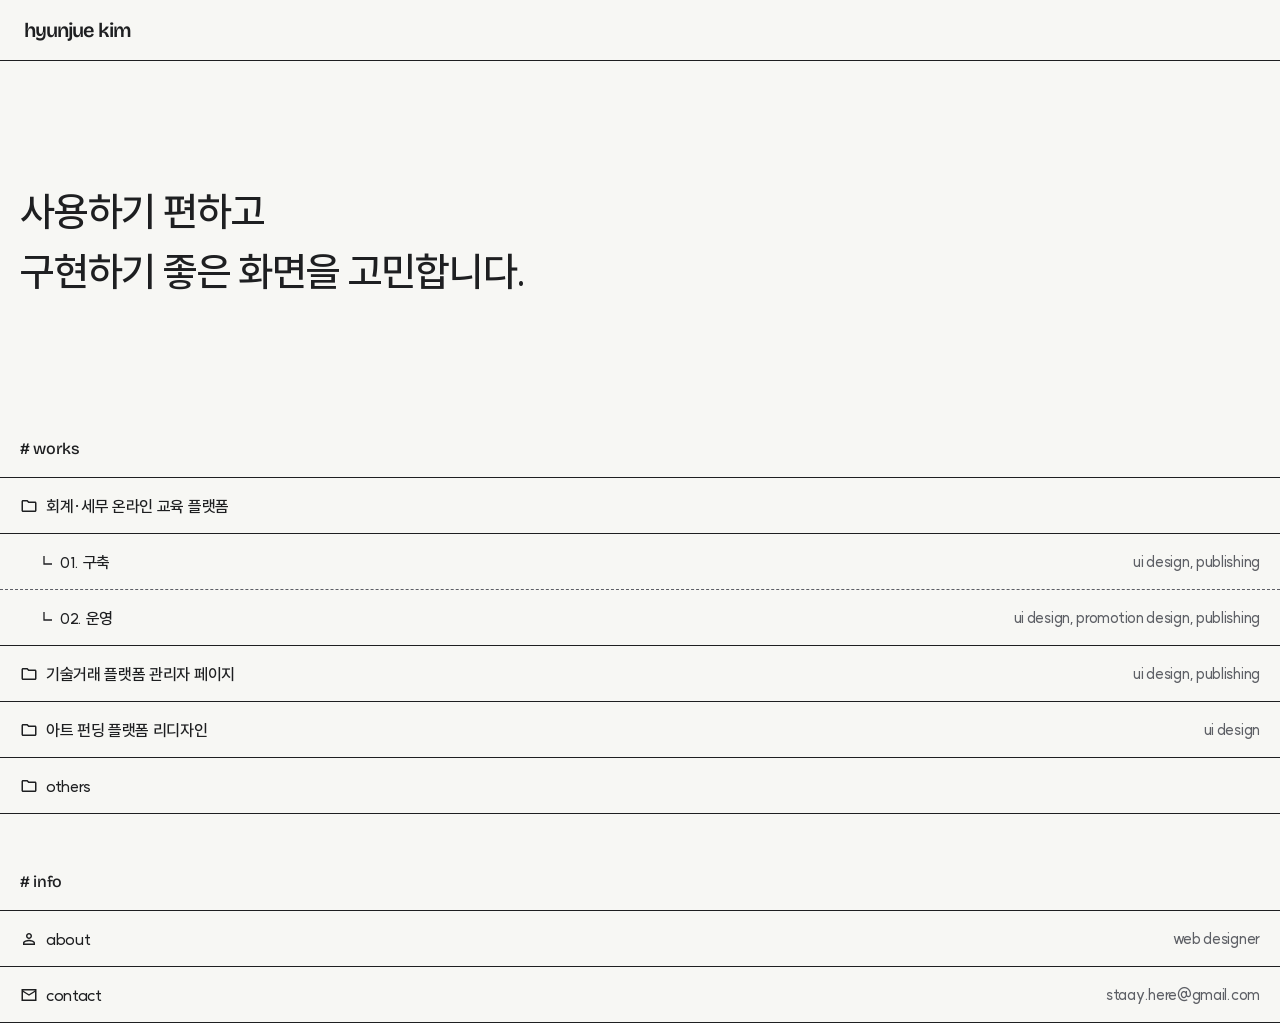
==== index.html @ 72d83c16 "메인화면 생성 - 공통 요소: gnb, footer(상세화면용), 메인 리스트(home-list, home-list-row) - 메인 화면: home-hero, about 모달(<" ====
<!doctype html>
<html lang="ko">
<head>
  <meta charset="utf-8">
  <meta name="viewport" content="width=device-width, initial-scale=1">
  <title>김현주 | UI design &amp; Publishing</title>
  <meta name="description" content="사용하기 편하고 구현하기 좋은 화면을 고민합니다. UI 디자인과 HTML/CSS 퍼블리싱을 같이 해온 웹 디자이너 포트폴리오입니다.">

  <meta property="og:type" content="website">
  <meta property="og:title" content="김현주 | UI design &amp; Publishing">
  <meta property="og:description" content="사용하기 편하고 구현하기 좋은 화면을 고민합니다. UI 디자인과 HTML/CSS 퍼블리싱을 같이 해온 웹 디자이너 포트폴리오입니다.">
  <meta property="og:image" content="images/common/og-image.jpg">
  <meta property="og:image:width" content="1200">
  <meta property="og:image:height" content="630">

  <link rel="icon" href="images/common/favicon.svg" type="image/svg+xml">
  <link rel="icon" href="images/common/favicon-32.png" type="image/png" sizes="32x32">
  <link rel="apple-touch-icon" href="images/common/apple-touch-icon.png">

  <link rel="stylesheet" href="css/fonts.css">
  <link rel="stylesheet" href="css/tokens.css">
  <link rel="stylesheet" href="css/style.css">
  <script src="js/main.js" defer></script>
</head>
<body>
  <header class="gnb">
    <div class="inner">
      <a class="logo-container t-brand-logo" href="index.html">hyunjue kim</a>
    </div>
  </header>

  <main class="main">
    <section class="home-hero">
      <h1 class="t-home-hero">사용하기 편하고<br>구현하기 좋은 화면을 고민합니다.</h1>
    </section>

    <div class="home-lists">
      <section class="home-list" aria-labelledby="home-list-works">
        <h2 class="home-list-heading t-home-list-heading" id="home-list-works"># works</h2>
        <ul role="list">
          <li class="home-item-group">
            <div class="home-list-row">
              <span class="title-container">
                <span class="icon icon--folder" aria-hidden="true"></span>
                <span class="title t-home-list-title">회계·세무 온라인 교육 플랫폼</span>
              </span>
            </div>
            <ul class="home-item-group-list" role="list">
              <li>
                <a class="home-list-row home-list-row--nested home-list-row--dashed" href="work/lms-build.html">
                  <span class="title-container">
                    <span class="icon icon--subdirectory-arrow" aria-hidden="true"></span>
                    <span class="title t-home-list-title">01. 구축</span>
                  </span>
                  <span class="meta-container">
                    <span class="meta t-home-list-meta">ui design, publishing</span>
                  </span>
                </a>
              </li>
              <li>
                <a class="home-list-row home-list-row--nested home-list-row--divider-none" href="work/lms-ops.html">
                  <span class="title-container">
                    <span class="icon icon--subdirectory-arrow" aria-hidden="true"></span>
                    <span class="title t-home-list-title">02. 운영</span>
                  </span>
                  <span class="meta-container">
                    <span class="meta t-home-list-meta">ui design, promotion design, publishing</span>
                  </span>
                </a>
              </li>
            </ul>
          </li>
          <li>
            <a class="home-list-row" href="work/ibtc-admin.html">
              <span class="title-container">
                <span class="icon icon--folder" aria-hidden="true"></span>
                <span class="title t-home-list-title">기술거래 플랫폼 관리자 페이지</span>
              </span>
              <span class="meta-container">
                <span class="meta t-home-list-meta">ui design, publishing</span>
              </span>
            </a>
          </li>
          <li>
            <a class="home-list-row" href="work/art-funding.html">
              <span class="title-container">
                <span class="icon icon--folder" aria-hidden="true"></span>
                <span class="title t-home-list-title">아트 펀딩 플랫폼 리디자인</span>
              </span>
              <span class="meta-container">
                <span class="meta t-home-list-meta">ui design</span>
              </span>
            </a>
          </li>
          <li>
            <a class="home-list-row" href="#">
              <span class="title-container">
                <span class="icon icon--folder" aria-hidden="true"></span>
                <span class="title t-home-list-title">others</span>
              </span>
            </a>
          </li>
        </ul>
      </section>

      <section class="home-list" aria-labelledby="home-list-info">
        <h2 class="home-list-heading t-home-list-heading" id="home-list-info"># info</h2>
        <ul role="list">
          <li>
            <button class="home-list-row" type="button" aria-haspopup="dialog" aria-controls="modal-about" data-modal-open="modal-about">
              <span class="title-container">
                <span class="icon icon--person-outline" aria-hidden="true"></span>
                <span class="title t-home-list-title">about</span>
              </span>
              <span class="meta-container">
                <span class="meta t-home-list-meta">web designer</span>
              </span>
            </button>
          </li>
          <li>
            <a class="home-list-row" href="mailto:staay.here@gmail.com" data-copy="staay.here@gmail.com">
              <span class="title-container">
                <span class="icon icon--mail-outline" aria-hidden="true"></span>
                <span class="title t-home-list-title">contact</span>
              </span>
              <span class="meta-container">
                <span class="meta meta--default t-home-list-meta">staay.here@gmail.com</span>
                <span class="meta meta--copied t-home-list-meta" aria-hidden="true">복사되었습니다!</span>
              </span>
            </a>
          </li>
        </ul>
      </section>
    </div>

    <p class="sr-only" id="copy-status" aria-live="polite"></p>
  </main>

  <dialog class="modal-about" id="modal-about" aria-labelledby="modal-about-title">
    <div class="modal-about-header">
      <h2 class="modal-about-title t-about-title" id="modal-about-title">about</h2>
      <div class="modal-about-actions">
        <button class="btn-close" type="button" aria-label="닫기" data-modal-close>
          <span class="icon icon--close" aria-hidden="true"></span>
        </button>
      </div>
    </div>
    <div class="modal-about-body">
      <p class="modal-about-intro t-body-default">UI 디자인과 HTML/CSS 퍼블리싱을 함께 해온 웹디자이너입니다. 회계·세무 이러닝 플랫폼의 구축부터 약 2년 반의 운영까지 담당하며, 화면을 직접 디자인하고 구현해 왔습니다.</p>
      <div class="modal-about-sections">
        <section class="about-section">
          <h3 class="t-about-heading">career</h3>
          <ul class="about-career-list" role="list">
            <li class="about-career-item">
              <p class="about-career-org">
                <span class="t-about-org">에딕스벤처스 (前 와이엔이테크)</span>
                <span class="about-career-period t-about-period">2022.10 - 2025.12</span>
              </p>
              <p class="about-career-desc t-body-default">이러닝 플랫폼 UI 디자인·퍼블리싱</p>
            </li>
            <li class="about-career-item">
              <p class="about-career-org">
                <span class="t-about-org">넥스인 테크놀로지</span>
                <span class="about-career-period t-about-period">2021.06 - 2022.10</span>
              </p>
              <p class="about-career-desc t-body-default">내부 서비스·외부 프로젝트 디자인·퍼블리싱</p>
            </li>
          </ul>
        </section>
        <section class="about-section">
          <h3 class="t-about-heading">skills</h3>
          <ul class="about-skill-list" role="list">
            <li class="t-body-default">Figma, Photoshop, Illustrator</li>
            <li class="t-body-default">HTML, CSS, SCSS, jQuery, JavaScript, Git</li>
          </ul>
        </section>
      </div>
    </div>
  </dialog>
</body>
</html>
---- css/fonts.css ----
/* ==========================================================================
   fonts.css — 로컬 폰트 (경로·파일명 대소문자 그대로 사용)
   ========================================================================== */

/* SUIT — 본문 */
@font-face {
  font-family: "SUIT";
  font-weight: 400;
  font-style: normal;
  font-display: swap;
  src: url("../fonts/SUIT/SUIT-Regular.ttf") format("truetype");
}
@font-face {
  font-family: "SUIT";
  font-weight: 500;
  font-style: normal;
  font-display: swap;
  src: url("../fonts/SUIT/SUIT-Medium.ttf") format("truetype");
}
@font-face {
  font-family: "SUIT";
  font-weight: 600;
  font-style: normal;
  font-display: swap;
  src: url("../fonts/SUIT/SUIT-SemiBold.ttf") format("truetype");
}

/* Bricolage Grotesque — eyebrow·브랜드·메인 리스트 제목 */
@font-face {
  font-family: "Bricolage Grotesque";
  font-weight: 400;
  font-style: normal;
  font-display: swap;
  src: url("../fonts/Bricolage-Grotesque/BricolageGrotesque-Regular.ttf") format("truetype");
}
@font-face {
  font-family: "Bricolage Grotesque";
  font-weight: 500;
  font-style: normal;
  font-display: swap;
  src: url("../fonts/Bricolage-Grotesque/BricolageGrotesque-Medium.ttf") format("truetype");
}
@font-face {
  font-family: "Bricolage Grotesque";
  font-weight: 600;
  font-style: normal;
  font-display: swap;
  src: url("../fonts/Bricolage-Grotesque/BricolageGrotesque-SemiBold.ttf") format("truetype");
}
---- css/tokens.css ----
/* ==========================================================================
   tokens.css — 웹 포트폴리오 디자인 토큰
   Figma "포트폴리오 > 웹 포트폴리오" 변수·텍스트 스타일 기준 (2026-11-16)
   - 이미지로 추출한 요소(코드창, 목업)에만 쓰인 값은 제외: code-palette, code/*, radius/*, code·label 텍스트 스타일
   - 1. primitive : 원본 값. 화면에서 직접 쓰지 않고 semantic에서 참조
   - 2. semantic  : 역할별 색상. 화면에서는 이 변수를 사용
   - 3. project   : 상세화면별 이미지 배경 (.prj--{폴더명})
   - 4. layout / typography : 데스크톱 기본값 + 모바일 덮어쓰기
   - 5. effect    : 그림자
   - 6. text styles : Figma 텍스트 스타일 → .t-{스타일명} 클래스
   ========================================================================== */

/* --------------------------------------------------------------------------
   1. primitive
   -------------------------------------------------------------------------- */
:root {
  /* neutral */
  --neutral-0: #ffffff;
  --neutral-100: #f4f5f7;
  --neutral-200: #eef0f3;
  --neutral-300: #dee0e5;
  --neutral-400: #c2c4ca;
  --neutral-500: #a2a4a9;
  --neutral-600: #7f8189;
  --neutral-700: #5d5f65;
  --neutral-800: #3b3d41;
  --neutral-900: #1e1f21;

  /* hue */
  --warm-50: #f7f7f4;
  --warm-800: #4a453f;
  --slate-100: #edf1f8;
  --slate-150: #e7e9ee;
  --slate-400: #8ea1c4;
  --slate-800: #343948;
  --lavender-200: #d9d9ea;
  --mint-100: #def1ea;
  --mint-200: #bfefdd;
  --black-alpha-30: rgba(0, 0, 0, 0.3);

  /* size */
  --size-4: 4px;
  --size-8: 8px;
  --size-12: 12px;
  --size-16: 16px;
  --size-20: 20px;
  --size-24: 24px;
  --size-28: 28px;
  --size-32: 32px;
  --size-40: 40px;
  --size-48: 48px;
  --size-60: 60px;
  --size-80: 80px;
  --size-120: 120px;
  --size-160: 160px;
  --size-full: 999px;

  /* font */
  --font-family-sans: "SUIT", sans-serif;
  --font-family-display: "Bricolage Grotesque", sans-serif;

  --font-size-13: 13px;
  --font-size-15: 15px;
  --font-size-16: 16px;
  --font-size-18: 18px;
  --font-size-20: 20px;
  --font-size-24: 24px;
  --font-size-32: 32px;
  --font-size-40: 40px;
}

/* --------------------------------------------------------------------------
   2. semantic
   -------------------------------------------------------------------------- */
:root {
  /* background */
  --color-bg-default: var(--neutral-0);
  --color-bg-page: var(--warm-50);
  --color-bg-subtle: var(--neutral-200);
  --color-bg-inverse: var(--neutral-900);
  --color-bg-accent: var(--mint-200);
  --color-bg-accent-subtle: var(--mint-100);
  --color-overlay-dim: var(--black-alpha-30);

  /* text */
  --color-text-primary: var(--neutral-900);
  --color-text-secondary: var(--neutral-800);
  --color-text-tertiary: var(--neutral-700);
  --color-text-eyebrow: var(--neutral-600);
  --color-text-inverse: var(--neutral-100);
  --color-text-inverse-secondary: var(--neutral-300);
  --color-text-inverse-tertiary: var(--neutral-400);
  --color-text-on-accent: var(--neutral-900);

  /* border */
  --color-border-default: var(--neutral-300);
  --color-border-divider: var(--neutral-700);
  --color-border-strong: var(--neutral-900);

  /* icon */
  --color-icon-default: var(--neutral-900);
  --color-icon-secondary: var(--neutral-800);
  --color-icon-tertiary: var(--neutral-500);
  --color-icon-inverse: var(--neutral-100);
  --color-icon-inverse-secondary: var(--neutral-300);

}

/* --------------------------------------------------------------------------
   3. project — 이미지 배경 (Figma project 컬렉션 모드)
   상세화면 최상위 요소에 클래스를 붙이면 그 안의 이미지 배경색이 바뀜
   예) <main class="prj prj--lms-ops">
   -------------------------------------------------------------------------- */
:root,
.prj--lms-build {
  --color-bg-media: var(--slate-100);
  --color-bg-media-strong: var(--slate-400);
}
.prj--lms-ops {
  --color-bg-media: var(--slate-150);
  --color-bg-media-strong: var(--slate-800);
}
.prj--ibtc-admin {
  --color-bg-media: var(--lavender-200);
  --color-bg-media-strong: var(--lavender-200);
}
.prj--art-funding {
  --color-bg-media: var(--warm-800);
  --color-bg-media-strong: var(--warm-800);
}

/* --------------------------------------------------------------------------
   4. layout / typography — 데스크톱 기본값
   -------------------------------------------------------------------------- */
:root {
  /* gap */
  --gap-section: var(--size-120);
  --gap-chapter: var(--size-160);
  --gap-chapter-content: var(--size-40);
  --gap-chapter-header: var(--size-8);
  --gap-section-content: var(--size-24);
  --gap-item-list: var(--size-20);
  --gap-caption: var(--size-12);
  --gap-card: var(--size-16);

  /* padding */
  --padding-inline: var(--size-20);
  --padding-links-top: var(--size-28);
  --padding-card-block: var(--size-48);
  --padding-card-inline: var(--size-40);

  /* font size (반응형) */
  --font-size-hero: var(--font-size-40);
  --font-size-heading-chapter: var(--font-size-32);
  --font-size-heading-section: var(--font-size-24);
  --font-size-heading-card: var(--font-size-20);
  --font-size-body-lead: var(--font-size-32);
  --font-size-eyebrow: var(--font-size-18);
}

/* 모바일 — 시안 폭 360px 기준. 분기점은 실제 레이아웃에 맞게 조정 */
@media (max-width: 767px) {
  :root {
    --gap-section: var(--size-60);
    --gap-chapter: var(--size-120);
    --gap-chapter-content: var(--size-24);
    --gap-chapter-header: var(--size-4);
    --gap-section-content: var(--size-20);
    --gap-item-list: var(--size-40);
    --gap-card: var(--size-8);

    --padding-links-top: var(--size-24);
    --padding-card-block: var(--size-28);
    --padding-card-inline: var(--size-28);

    --font-size-hero: var(--font-size-24);
    --font-size-heading-chapter: var(--font-size-24);
    --font-size-heading-section: var(--font-size-20);
    --font-size-heading-card: var(--font-size-16);
    --font-size-body-lead: var(--font-size-24);
    --font-size-eyebrow: var(--font-size-16);
  }
}

/* --------------------------------------------------------------------------
   5. effect
   -------------------------------------------------------------------------- */
:root {
  --shadow-modal: 0 0 30px rgba(4, 4, 4, 0.1);
}

/* --------------------------------------------------------------------------
   6. text styles — Figma 텍스트 스타일과 1:1
   Regular 400 / Medium 500 / SemiBold 600
   -------------------------------------------------------------------------- */

/* brand */
.t-brand-logo   { font-family: var(--font-family-display); font-weight: 600; font-size: var(--font-size-20); line-height: 1;   letter-spacing: -0.05em; }
.t-brand-footer { font-family: var(--font-family-display); font-weight: 400; font-size: var(--font-size-16); line-height: 1.5; letter-spacing: -0.05em; }

/* home */
.t-home-hero          { font-family: var(--font-family-sans);    font-weight: 500; font-size: var(--font-size-hero); line-height: 1.5; letter-spacing: -0.03em; }
.t-home-list-heading  { font-family: var(--font-family-display); font-weight: 500; font-size: var(--font-size-16);   line-height: 1.5; letter-spacing: -0.02em; }
.t-home-list-title    { font-family: var(--font-family-sans);    font-weight: 500; font-size: var(--font-size-16);   line-height: 1.5; letter-spacing: -0.02em; }
.t-home-list-meta     { font-family: var(--font-family-sans);    font-weight: 500; font-size: var(--font-size-15);   line-height: 1.5; letter-spacing: -0.02em; }

/* heading */
.t-eyebrow         { font-family: var(--font-family-display); font-weight: 500; font-size: var(--font-size-eyebrow);         line-height: 1.5; letter-spacing: -0.02em; }
.t-heading-chapter { font-family: var(--font-family-sans);    font-weight: 600; font-size: var(--font-size-heading-chapter); line-height: 1.5; letter-spacing: -0.03em; }
.t-heading-section { font-family: var(--font-family-sans);    font-weight: 600; font-size: var(--font-size-heading-section); line-height: 1.5; letter-spacing: -0.02em; }
.t-heading-card    { font-family: var(--font-family-sans);    font-weight: 600; font-size: var(--font-size-heading-card);    line-height: 1.5; letter-spacing: -0.02em; }

/* body */
.t-body-lead    { font-family: var(--font-family-sans); font-weight: 600; font-size: var(--font-size-body-lead); line-height: 1.5; letter-spacing: -0.03em; }
.t-body-default { font-family: var(--font-family-sans); font-weight: 400; font-size: var(--font-size-16);        line-height: 1.5; letter-spacing: -0.02em; }
.t-caption      { font-family: var(--font-family-sans); font-weight: 400; font-size: var(--font-size-16);        line-height: 1.5; letter-spacing: -0.02em; }
.t-button       { font-family: var(--font-family-sans); font-weight: 600; font-size: var(--font-size-15);        line-height: 1.5; letter-spacing: -0.02em; }

/* project */
.t-project-title { font-family: var(--font-family-sans); font-weight: 600; font-size: var(--font-size-20); line-height: 1.5; letter-spacing: -0.02em; }
.t-project-role  { font-family: var(--font-family-sans); font-weight: 500; font-size: var(--font-size-16); line-height: 1.5; letter-spacing: -0.02em; }

/* meta */
.t-meta-label   { font-family: var(--font-family-sans); font-weight: 600; font-size: var(--font-size-16); line-height: 1.5; letter-spacing: -0.02em; }
.t-meta-value   { font-family: var(--font-family-sans); font-weight: 500; font-size: var(--font-size-16); line-height: 1.5; letter-spacing: -0.02em; }
.t-meta-caption { font-family: var(--font-family-sans); font-weight: 500; font-size: var(--font-size-13); line-height: 1.5; letter-spacing: -0.02em; }

/* about modal */
.t-about-title   { font-family: var(--font-family-sans); font-weight: 600; font-size: var(--font-size-16); line-height: 1.5; letter-spacing: -0.02em; }
.t-about-heading { font-family: var(--font-family-sans); font-weight: 600; font-size: var(--font-size-16); line-height: 1.5; letter-spacing: -0.02em; }
.t-about-org     { font-family: var(--font-family-sans); font-weight: 500; font-size: var(--font-size-16); line-height: 1.5; letter-spacing: -0.02em; }
.t-about-period  { font-family: var(--font-family-sans); font-weight: 400; font-size: var(--font-size-15); line-height: 1.5; letter-spacing: -0.02em; }

/* --------------------------------------------------------------------------
   7. 공통 — 이미지 컨테이너 (1px border + 배경색 + 노이즈, 안에 투명 PNG)
   -------------------------------------------------------------------------- */
.prj-cover,
.prj-img-container {
  box-sizing: border-box; /* Figma stroke 안쪽 정렬과 동일 */
  border: 1px solid var(--color-border-default);
  background-color: var(--color-bg-media);
  background-image: url("../images/common/noise.svg");
  background-repeat: repeat;
}
.prj-img-container--strong {
  background-color: var(--color-bg-media-strong);
}
.prj-cover img,
.prj-img-container img {
  display: block;
  width: 100%;
  height: auto;
}
---- css/style.css ----
/* ==========================================================================
   style.css — 공통 레이아웃·컴포넌트
   값은 모두 tokens.css 변수 사용
   분기점: 1539px 이하(gnb·footer 모바일, main 세로선 없음) / 767px 이하(전체 모바일)
   ========================================================================== */

/* --------------------------------------------------------------------------
   1. 기본
   -------------------------------------------------------------------------- */
*,
*::before,
*::after {
  box-sizing: border-box;
}

html {
  -webkit-text-size-adjust: 100%;
}

body {
  margin: 0;
  min-height: 100vh;
  display: flex;
  flex-direction: column;
  background-color: var(--color-bg-page);
  color: var(--color-text-primary);
  font-family: var(--font-family-sans);
  -webkit-font-smoothing: antialiased;
  -moz-osx-font-smoothing: grayscale;
}

h1, h2, h3, h4, p, ul, ol, figure {
  margin: 0;
}

ul, ol {
  padding: 0;
  list-style: none;
}

a {
  color: inherit;
  text-decoration: none;
}

button {
  margin: 0;
  padding: 0;
  border: 0;
  background: none;
  color: inherit;
  font: inherit;
  letter-spacing: inherit;
  text-align: inherit;
  cursor: pointer;
}

img {
  display: block;
  max-width: 100%;
}

.sr-only {
  position: absolute;
  width: 1px;
  height: 1px;
  margin: -1px;
  padding: 0;
  overflow: hidden;
  clip: rect(0 0 0 0);
  white-space: nowrap;
  border: 0;
}

/* --------------------------------------------------------------------------
   2. 아이콘 — images/icons/*.svg를 mask로 사용, 색은 currentColor
   -------------------------------------------------------------------------- */
.icon {
  flex-shrink: 0;
  display: block;
  width: var(--size-16);
  height: var(--size-16);
  background-color: currentColor;
  -webkit-mask: var(--icon) center / 100% 100% no-repeat;
          mask: var(--icon) center / 100% 100% no-repeat;
}
.icon--arrow-back         { --icon: url("../images/icons/arrow-back.svg"); }
.icon--folder             { --icon: url("../images/icons/folder.svg"); }
.icon--subdirectory-arrow { --icon: url("../images/icons/subdirectory-arrow.svg"); }
.icon--person-outline     { --icon: url("../images/icons/person-outline.svg"); }
.icon--mail-outline       { --icon: url("../images/icons/mail-outline.svg"); }
.icon--close              { --icon: url("../images/icons/close.svg"); }

/* --------------------------------------------------------------------------
   3. gnb
   -------------------------------------------------------------------------- */
.gnb {
  border-bottom: 1px solid var(--color-border-strong);
  background-color: var(--color-bg-page);
}
.gnb .inner {
  display: flex;
  align-items: center;
  justify-content: space-between;
  max-width: 1540px;
  height: var(--size-60);
  margin-inline: auto;
  padding-inline: var(--padding-inline);
  border-inline: 1px solid var(--color-border-strong);
}
.gnb .logo-container {
  display: flex;
  align-items: center;
  padding-inline: var(--size-4);
  color: var(--color-text-primary);
  white-space: nowrap;
}

/* --------------------------------------------------------------------------
   4. footer (상세화면용)
   -------------------------------------------------------------------------- */
.footer {
  border-top: 1px solid var(--color-border-strong);
}
.footer .inner {
  display: flex;
  align-items: center;
  justify-content: flex-end;
  max-width: 1540px;
  height: var(--size-60);
  margin-inline: auto;
  padding-inline: var(--padding-inline);
  border-inline: 1px solid var(--color-border-strong);
}
.footer .copyright {
  color: var(--color-text-secondary);
  white-space: nowrap;
}

/* --------------------------------------------------------------------------
   5. main — 본문 1540px, 좌우 세로선은 화면 끝까지
   -------------------------------------------------------------------------- */
.main {
  flex: 1 0 auto;
  width: 100%;
  max-width: 1540px;
  margin-inline: auto;
  border-inline: 1px solid var(--color-border-strong);
}

/* --------------------------------------------------------------------------
   6. home-hero
   -------------------------------------------------------------------------- */
.home-hero {
  display: flex;
  align-items: center;
  padding: var(--size-120) var(--padding-inline);
  color: var(--color-text-primary);
}
.home-hero h1 {
  white-space: nowrap;
}

/* --------------------------------------------------------------------------
   7. 메인 리스트 — home-lists / home-list / home-list-heading / home-list-row
   -------------------------------------------------------------------------- */
.home-lists {
  display: flex;
  flex-direction: column;
  gap: var(--size-40);
}

.home-list-heading {
  display: flex;
  align-items: center;
  padding: var(--size-16) var(--padding-inline);
  border-bottom: 1px solid var(--color-border-strong);
  color: var(--color-text-primary);
}

/* 행: 구분선은 Figma처럼 행 높이 안쪽(stroke inside)에 그림 → ::after */
.home-list-row {
  position: relative;
  display: flex;
  align-items: center;
  gap: var(--size-8);
  width: 100%;
  padding: var(--size-16) var(--padding-inline);
  color: var(--color-text-primary);
}
.home-list-row::after {
  content: "";
  position: absolute;
  inset: auto 0 0 0;
  border-bottom: 1px solid var(--color-border-strong);
  pointer-events: none;
}
.home-list-row--dashed::after {
  border-bottom: 1px dashed var(--color-border-divider);
}
.home-list-row--divider-none::after {
  content: none;
}

.home-list-row .title-container {
  display: flex;
  flex: 1 0 0;
  align-items: center;
  gap: var(--size-8);
  min-width: 0;
}
.home-list-row .title-container .icon {
  width: var(--size-16);
  height: var(--size-16);
  color: var(--color-icon-default);
}
/* folder·person·mail: 18px 슬롯 (Figma 인스턴스 크기, tokens.css에 18 없음 — 확인 필요) */
.home-list-row .title-container .icon--folder,
.home-list-row .title-container .icon--person-outline,
.home-list-row .title-container .icon--mail-outline {
  width: 18px;
  height: 18px;
}
.home-list-row .title {
  white-space: nowrap;
}

.home-list-row .meta-container {
  display: flex;
  align-items: center;
  flex-shrink: 0;
  color: var(--color-text-tertiary);
}
.home-list-row .meta {
  white-space: nowrap;
}
.home-list-row .meta--copied {
  display: none;
}

/* nested: └ 아이콘 + 들여쓰기 */
.home-list-row--nested .title-container {
  gap: var(--size-4);
  padding-left: var(--padding-inline);
}

/* item-group: 그룹 제목 행 + 하위 행 묶음. 그룹 아래 실선 */
.home-item-group {
  position: relative;
}
.home-item-group::after {
  content: "";
  position: absolute;
  inset: auto 0 0 0;
  border-bottom: 1px solid var(--color-border-strong);
  pointer-events: none;
}

/* hover (Figma: While hovering · While pressing) */
@media (hover: hover) {
  .home-list-row:is(a, button):hover {
    background-color: var(--color-bg-accent);
  }
  .home-list-row:is(a, button):hover .title {
    color: var(--color-text-on-accent);
  }
}
.home-list-row:is(a, button):active {
  background-color: var(--color-bg-accent);
}
.home-list-row:is(a, button):active .title {
  color: var(--color-text-on-accent);
}

/* copied (contact 복사 완료) */
.home-list-row.is-copied {
  background-color: var(--color-bg-accent);
}
.home-list-row.is-copied .title {
  color: var(--color-text-on-accent);
}
.home-list-row.is-copied .meta--default {
  display: none;
}
.home-list-row.is-copied .meta--copied {
  display: inline;
}

/* --------------------------------------------------------------------------
   8. about 모달 — <dialog>
   -------------------------------------------------------------------------- */
html.is-modal-open {
  overflow: hidden;
}

.modal-about {
  width: 540px;
  max-width: calc(100% - var(--size-24));
  max-height: calc(100% - var(--size-24));
  margin: auto;
  padding: 0;
  overflow-y: auto;
  border: 0;
  outline: 1px solid var(--color-border-strong); /* Figma stroke inside → 크기에 포함 안 됨 */
  outline-offset: -1px;
  background-color: var(--color-bg-accent-subtle);
  box-shadow: var(--shadow-modal);
  color: var(--color-text-primary);
}
.modal-about::backdrop {
  background-color: var(--color-overlay-dim);
  -webkit-backdrop-filter: blur(10px);
          backdrop-filter: blur(10px);
}

.modal-about-header {
  position: relative;
  display: flex;
  align-items: center;
  justify-content: space-between;
  padding-block: var(--size-4);
}
.modal-about-header::after {
  content: "";
  position: absolute;
  inset: auto 0 0 0;
  border-bottom: 1px solid var(--color-border-strong);
  pointer-events: none;
}
.modal-about-title {
  padding-left: var(--size-24);
}
.modal-about-actions {
  display: flex;
  align-items: center;
  padding-right: var(--size-4);
}
.btn-close {
  display: flex;
  align-items: center;
  justify-content: center;
  width: 46px;
  height: 46px;
  color: var(--color-icon-default);
}
.btn-close .icon {
  width: var(--size-24);
  height: var(--size-24);
}

.modal-about-body {
  display: flex;
  flex-direction: column;
  gap: var(--size-48);
  padding: var(--size-40) var(--size-28);
}
.modal-about-sections {
  display: flex;
  flex-direction: column;
  gap: var(--size-28);
}
.about-section {
  display: flex;
  flex-direction: column;
  gap: var(--size-12);
}
.about-career-list {
  display: flex;
  flex-direction: column;
  gap: var(--size-12);
}
.about-career-item {
  display: flex;
  flex-direction: column;
  gap: var(--size-4);
}
.about-career-org {
  display: flex;
  align-items: center;
  gap: var(--size-8);
  white-space: nowrap;
}
.about-career-period,
.about-career-desc {
  color: var(--color-text-secondary);
}
.about-skill-list {
  display: flex;
  flex-direction: column;
  gap: var(--size-4);
}

/* --------------------------------------------------------------------------
   9. 1539px 이하 — gnb·footer 모바일 variant, main 세로선 없음
   -------------------------------------------------------------------------- */
@media (max-width: 1539px) {
  .gnb .inner,
  .footer .inner,
  .main {
    border-inline: 0;
  }
}

/* --------------------------------------------------------------------------
   10. 767px 이하 — 전체 모바일
   -------------------------------------------------------------------------- */
@media (max-width: 767px) {
  .home-hero {
    padding-block: var(--size-80);
  }

  /* 모바일 모달: 화면 아래에서 16px */
  .modal-about {
    margin: auto auto var(--size-16);
    max-height: calc(100% - var(--size-32));
  }
  .modal-about-title {
    padding-left: var(--size-20);
  }
  .modal-about-body {
    gap: var(--size-32);
    padding: var(--size-24) var(--size-20);
  }
  .about-section {
    gap: var(--size-8);
  }
  .about-career-org {
    flex-direction: column;
    align-items: flex-start;
    gap: 0;
  }

  .home-list-row {
    flex-direction: column;
    align-items: flex-start;
    gap: var(--size-4);
  }
  .home-list-row .title-container {
    flex: none;
    flex-direction: column;
    align-items: flex-start;
    gap: var(--size-4);
    width: 100%;
  }
  .home-list-row .meta-container {
    width: 100%;
  }

  .home-list-row--nested .title-container {
    flex-direction: row;
    align-items: center;
    padding-left: 0;
  }
  .home-list-row--nested .meta-container {
    padding-left: var(--padding-inline);
  }
}
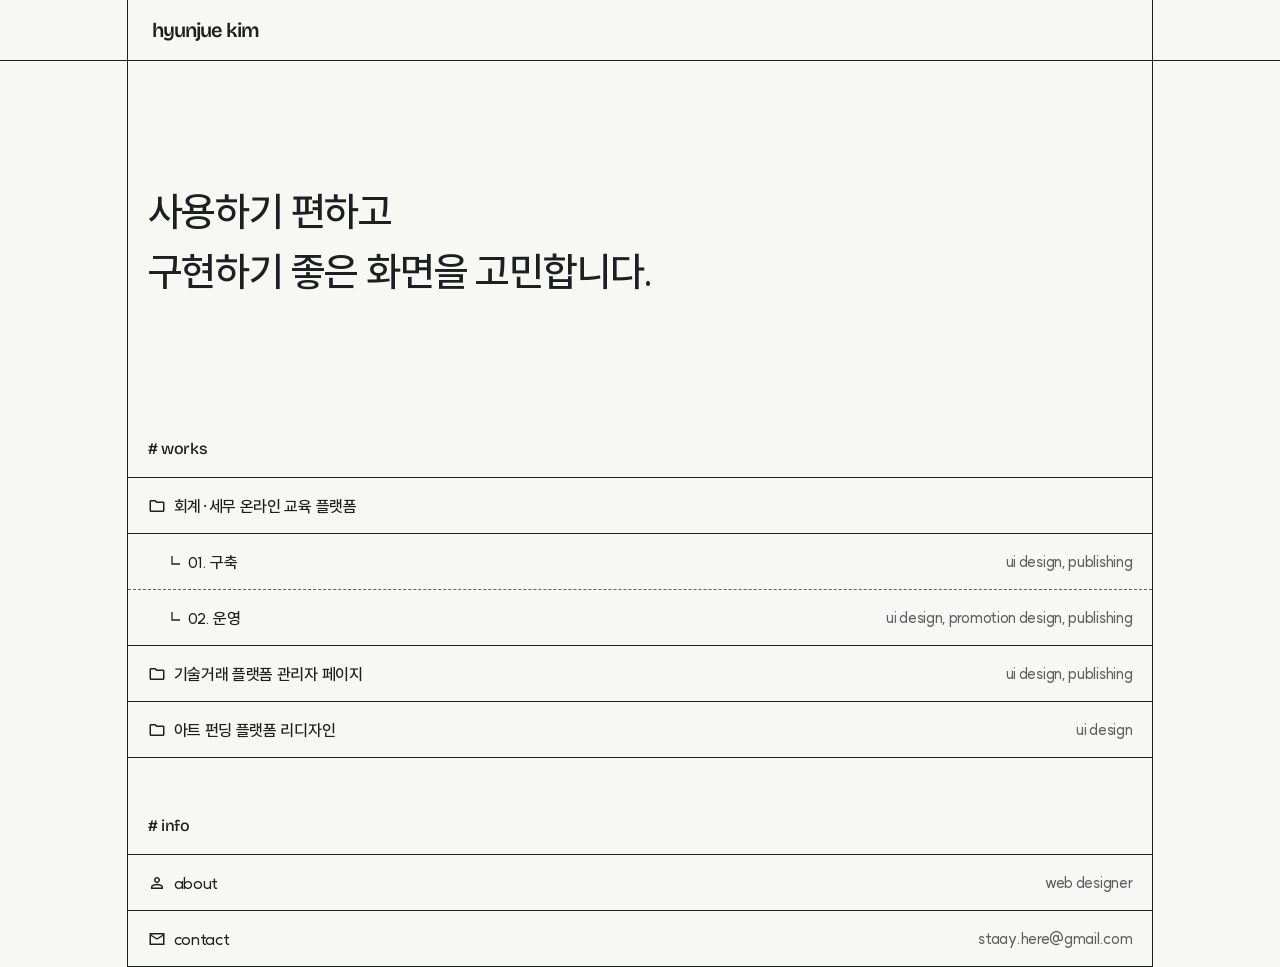
==== commit 39596922: "메인 others 행 주석 처리 Co-Authored-By: Claude Opus 5.5 <noreply@anthropic.com>" ====
--- a/index.html
+++ b/index.html
@@ -92,6 +92,7 @@
               </span>
             </a>
           </li>
+          <!-- others: 페이지 완성 후 주석 해제 (href도 함께 연결)
           <li>
             <a class="home-list-row" href="#">
               <span class="title-container">
@@ -100,6 +101,7 @@
               </span>
             </a>
           </li>
+          -->
         </ul>
       </section>
 
--- a/css/tokens.css
+++ b/css/tokens.css
@@ -159,7 +159,7 @@
 }
 
 /* 모바일 — 시안 폭 360px 기준. 분기점은 실제 레이아웃에 맞게 조정 */
-@media (max-width: 767px) {
+@media (max-width: 1119px) {
   :root {
     --gap-section: var(--size-60);
     --gap-chapter: var(--size-120);
--- a/css/style.css
+++ b/css/style.css
@@ -1,7 +1,7 @@
 /* ==========================================================================
    style.css — 공통 레이아웃·컴포넌트
    값은 모두 tokens.css 변수 사용
-   분기점: 1539px 이하(gnb·footer 모바일, main 세로선 없음) / 767px 이하(전체 모바일)
+   분기점: 1199px 이하(gnb·footer 모바일, main 좌우 여백·세로선 없음) / 1119px 이하(전체 모바일)
    ========================================================================== */
 
 /* --------------------------------------------------------------------------
@@ -25,6 +25,8 @@
   background-color: var(--color-bg-page);
   color: var(--color-text-primary);
   font-family: var(--font-family-sans);
+  word-break: keep-all; /* 한글을 단어 단위로 줄바꿈 */
+  overflow-wrap: break-word; /* 긴 영문·URL은 넘치지 않게 */
   -webkit-font-smoothing: antialiased;
   -moz-osx-font-smoothing: grayscale;
 }
@@ -90,6 +92,7 @@
 .icon--person-outline     { --icon: url("../images/icons/person-outline.svg"); }
 .icon--mail-outline       { --icon: url("../images/icons/mail-outline.svg"); }
 .icon--close              { --icon: url("../images/icons/close.svg"); }
+.icon--north-east         { --icon: url("../images/icons/north-east.svg"); }
 
 /* --------------------------------------------------------------------------
    3. gnb
@@ -102,7 +105,7 @@
   display: flex;
   align-items: center;
   justify-content: space-between;
-  max-width: 1540px;
+  width: var(--layout-inner-width);
   height: var(--size-60);
   margin-inline: auto;
   padding-inline: var(--padding-inline);
@@ -126,7 +129,7 @@
   display: flex;
   align-items: center;
   justify-content: flex-end;
-  max-width: 1540px;
+  width: var(--layout-inner-width);
   height: var(--size-60);
   margin-inline: auto;
   padding-inline: var(--padding-inline);
@@ -140,10 +143,14 @@
 /* --------------------------------------------------------------------------
    5. main — 본문 1540px, 좌우 세로선은 화면 끝까지
    -------------------------------------------------------------------------- */
+/* gnb·footer inner, main, prj-info 공통 폭
+   시안(1920px 화면에 본문 1540px)의 비율을 유지해 좁아질수록 좌우 여백도 함께 줄어듦 */
+:root {
+  --layout-inner-width: min(1540px, 100% * 1540 / 1920);
+}
 .main {
   flex: 1 0 auto;
-  width: 100%;
-  max-width: 1540px;
+  width: var(--layout-inner-width);
   margin-inline: auto;
   border-inline: 1px solid var(--color-border-strong);
 }
@@ -156,9 +163,6 @@
   align-items: center;
   padding: var(--size-120) var(--padding-inline);
   color: var(--color-text-primary);
-}
-.home-hero h1 {
-  white-space: nowrap;
 }
 
 /* --------------------------------------------------------------------------
@@ -391,9 +395,290 @@
 }
 
 /* --------------------------------------------------------------------------
-   9. 1539px 이하 — gnb·footer 모바일 variant, main 세로선 없음
-   -------------------------------------------------------------------------- */
-@media (max-width: 1539px) {
+   9. 상세화면 — prj-header / prj-meta-list / prj-links / prj-overview
+   -------------------------------------------------------------------------- */
+.prj-header {
+  border-bottom: 1px solid var(--color-border-strong);
+  background-color: var(--color-bg-page);
+}
+.prj-info {
+  display: flex;
+  align-items: stretch;
+  width: var(--layout-inner-width);
+  margin-inline: auto;
+  background-color: var(--color-bg-inverse);
+}
+.prj-info .back-link {
+  display: flex;
+  align-items: center;
+  gap: var(--size-4);
+  padding-inline: var(--padding-inline);
+  color: var(--color-text-inverse-secondary);
+  white-space: nowrap;
+}
+.prj-info .back-link .icon {
+  color: var(--color-icon-inverse-secondary);
+}
+.prj-info .title-container {
+  display: flex;
+  flex: 1 0 0;
+  align-items: center;
+  justify-content: space-between;
+  gap: var(--size-4);
+  min-width: 0;
+  height: var(--size-60);
+  padding-inline: var(--padding-inline);
+  white-space: nowrap;
+}
+.prj-info .prj-title {
+  color: var(--color-text-inverse);
+}
+.prj-info .prj-role {
+  color: var(--color-text-inverse-tertiary);
+}
+
+/* 메타 정보 3칸 */
+.prj-meta-list {
+  display: flex;
+  height: 70px; /* Figma: 아래 선 포함 70 */
+  margin: 0;
+  border-bottom: 1px solid var(--color-border-strong);
+}
+.prj-meta-item {
+  display: flex;
+  flex: 1 0 0;
+  align-items: center;
+  justify-content: space-between;
+  gap: var(--size-8);
+  min-width: 0;
+  padding-inline: var(--padding-inline);
+  white-space: nowrap;
+}
+.prj-meta-item + .prj-meta-item {
+  border-left: 1px solid var(--color-border-strong);
+}
+.prj-meta-item dt {
+  color: var(--color-text-tertiary);
+}
+.prj-meta-item .value-container {
+  display: flex;
+  flex-direction: column;
+  align-items: flex-end;
+  margin: 0;
+  color: var(--color-text-secondary);
+}
+.prj-meta-item .meta-caption {
+  color: var(--color-text-tertiary);
+}
+
+/* 외부 링크 */
+.prj-links {
+  display: flex;
+  flex-direction: column;
+  align-items: flex-end;
+  gap: var(--size-8);
+  padding: var(--padding-links-top) var(--padding-inline) 0;
+}
+.prj-link-list {
+  display: flex;
+  align-items: center;
+  gap: var(--size-8);
+}
+.prj-links .notice {
+  color: var(--color-text-tertiary);
+  text-align: right;
+}
+.btn-link {
+  display: flex;
+  align-items: center;
+  gap: var(--size-4);
+  padding: var(--size-8) var(--size-8) var(--size-8) var(--size-12);
+  border: 1px solid var(--color-border-strong);
+  background-color: var(--color-bg-accent);
+  color: var(--color-text-primary);
+  white-space: nowrap;
+}
+.btn-link .icon {
+  color: var(--color-icon-default);
+}
+
+/* overview */
+.prj-overview {
+  display: flex;
+  flex-direction: column;
+  align-items: flex-start;
+  gap: var(--size-40);
+  padding: var(--size-80) var(--padding-inline);
+}
+.prj-overview .intro {
+  display: flex;
+  flex-direction: column;
+  gap: var(--size-12);
+}
+.prj-overview .eyebrow {
+  color: var(--color-text-eyebrow);
+}
+.prj-overview .lead {
+  color: var(--color-text-primary);
+}
+/* lead 아래 보충 문구 (아트 펀딩 ※ 안내) */
+.prj-overview .note {
+  color: var(--color-text-tertiary);
+}
+.keyword-list {
+  display: flex;
+  align-items: flex-start;
+  gap: var(--size-20);
+  color: var(--color-text-secondary);
+}
+.prj-keyword-item {
+  display: flex;
+  flex-direction: column;
+  gap: var(--size-4);
+  width: 265px;
+}
+
+/* --------------------------------------------------------------------------
+   10. 상세화면 — 챕터·섹션·아이템
+   -------------------------------------------------------------------------- */
+.prj-chapters {
+  display: flex;
+  flex-direction: column;
+  gap: var(--gap-chapter);
+  padding-bottom: var(--gap-chapter); /* 마지막 챕터와 footer 사이 (Figma prj-chapters 하단 여백) */
+}
+
+.prj-intro {
+  display: flex;
+  flex-direction: column;
+  gap: var(--gap-section);
+  padding-inline: var(--padding-inline);
+}
+
+.prj-chapter {
+  display: flex;
+  flex-direction: column;
+  gap: var(--gap-chapter-content);
+}
+.prj-chapter-header {
+  display: flex;
+  flex-direction: column;
+  gap: var(--gap-chapter-header);
+  padding: var(--size-24) var(--padding-inline);
+  border-top: 1px solid var(--color-border-strong);
+}
+.prj-chapter-header .eyebrow {
+  color: var(--color-text-eyebrow);
+}
+.prj-chapter-header .heading {
+  display: flex;
+  flex-direction: column;
+  gap: var(--size-4);
+}
+.prj-chapter-header .title {
+  color: var(--color-text-primary);
+}
+.prj-chapter-header .description {
+  color: var(--color-text-secondary);
+}
+
+.prj-section-list {
+  display: flex;
+  flex-direction: column;
+  gap: var(--gap-section);
+  padding-inline: var(--padding-inline);
+}
+.prj-section {
+  display: flex;
+  flex-direction: column;
+  gap: var(--gap-section-content);
+}
+.prj-section-heading {
+  display: flex;
+  flex-direction: column;
+  gap: var(--size-4);
+}
+.prj-section-heading .title {
+  color: var(--color-text-primary);
+}
+.prj-section-heading .description {
+  color: var(--color-text-secondary);
+}
+
+.prj-item {
+  display: flex;
+  flex-direction: column;
+  gap: var(--gap-caption);
+}
+.caption {
+  color: var(--color-text-tertiary);
+}
+
+/* 이미지 목록 */
+.prj-img-list--wide-narrow {
+  display: flex;
+  gap: var(--size-20);
+}
+/* 835 : 645 (Figma 폭 비율) — 두 이미지 높이가 같게 유지됨 */
+.prj-img-list--wide-narrow > :first-child { flex: 835 1 0; min-width: 0; }
+.prj-img-list--wide-narrow > :last-child  { flex: 645 1 0; min-width: 0; }
+
+/* 2열·3열·세로 3장 목록 */
+.prj-img-list--cols-2 {
+  display: flex;
+  align-items: stretch;
+  gap: var(--size-20);
+}
+.prj-img-list--cols-2 > * {
+  flex: 1 1 0;
+  min-width: 0;
+}
+.prj-item-list--cols-2,
+.prj-item-list--cols-3 {
+  display: grid;
+  align-items: start;
+}
+.prj-item-list--cols-2 {
+  grid-template-columns: repeat(2, minmax(0, 1fr));
+  gap: var(--gap-item-list);
+}
+.prj-item-list--cols-3 {
+  grid-template-columns: repeat(3, minmax(0, 1fr));
+  gap: var(--gap-item-list);
+}
+/* 세로 3장: 옆 이미지 높이에 맞춰 늘어나고 남는 공간은 사이 간격으로 */
+.prj-img-list--rows-3 {
+  display: flex;
+  flex-direction: column;
+  justify-content: space-between;
+}
+
+/* 회고 */
+.prj-retrospect-list {
+  display: flex;
+  border: 1px solid var(--color-border-strong);
+  background-color: var(--color-bg-subtle);
+  color: var(--color-text-secondary);
+}
+.prj-retrospect-card {
+  display: flex;
+  flex: 1 0 0;
+  flex-direction: column;
+  gap: var(--gap-card);
+  min-width: 0;
+  padding: var(--padding-card-block) var(--padding-card-inline);
+}
+.prj-retrospect-card + .prj-retrospect-card {
+  border-left: 1px solid var(--color-border-strong);
+}
+
+/* --------------------------------------------------------------------------
+   11. 1199px 이하 — gnb·footer 모바일 variant, main 좌우 여백·세로선 없음
+   -------------------------------------------------------------------------- */
+@media (max-width: 1199px) {
+  :root {
+    --layout-inner-width: 100%;
+  }
   .gnb .inner,
   .footer .inner,
   .main {
@@ -402,9 +687,14 @@
 }
 
 /* --------------------------------------------------------------------------
-   10. 767px 이하 — 전체 모바일
-   -------------------------------------------------------------------------- */
-@media (max-width: 767px) {
+   12. 1119px 이하 — 전체 모바일
+   -------------------------------------------------------------------------- */
+@media (max-width: 1119px) {
+  /* 데스크톱 시안에만 있는 줄바꿈 */
+  .br-desktop {
+    display: none;
+  }
+
   .home-hero {
     padding-block: var(--size-80);
   }
@@ -454,4 +744,108 @@
   .home-list-row--nested .meta-container {
     padding-left: var(--padding-inline);
   }
-}
+
+  /* 상세화면 */
+  .prj-info .back-link {
+    display: none;
+  }
+  .prj-info .title-container {
+    flex-direction: column;
+    align-items: flex-start;
+    justify-content: flex-start;
+    height: auto;
+    padding-block: var(--size-20);
+    white-space: normal;
+  }
+  .prj-info .prj-role {
+    color: var(--color-text-inverse-secondary);
+  }
+
+  /* 모바일: 세로로 쌓고 칸마다 아래 선 (Figma: 선 포함 70 × 3 = 210) */
+  .prj-meta-list {
+    flex-direction: column;
+    height: auto;
+    border-bottom: 0;
+  }
+  .prj-meta-item {
+    flex: none;
+    height: 70px;
+    border-bottom: 1px solid var(--color-border-strong);
+  }
+  .prj-meta-item + .prj-meta-item {
+    border-left: 0;
+  }
+
+  .prj-overview {
+    gap: var(--size-48);
+    padding-block: var(--size-60);
+  }
+  .prj-overview .intro {
+    gap: var(--size-8);
+  }
+  .keyword-list {
+    flex-direction: column;
+    gap: var(--size-16);
+    width: 100%;
+  }
+  .prj-keyword-item {
+    width: 100%;
+  }
+
+  /* 커버·전체 폭 이미지(한 줄에 1장): 320×200 비율로 가운데 기준 자르기 (Figma 모바일 시안) */
+  .prj-cover,
+  .prj-section > .prj-item > .prj-img-container {
+    aspect-ratio: 320 / 200;
+    overflow: hidden;
+  }
+  .prj-cover img,
+  .prj-section > .prj-item > .prj-img-container img {
+    height: 100%;
+    object-fit: cover;
+  }
+
+  /* 여러 장 목록은 세로로 쌓기 (원본 비율 유지) */
+  .prj-img-list--cols-2 {
+    flex-direction: column;
+  }
+  .prj-img-list--cols-2 > * {
+    flex: none;
+  }
+  .prj-img-list--rows-3 {
+    gap: var(--size-20);
+  }
+  .prj-item-list--cols-2,
+  .prj-item-list--cols-3 {
+    grid-template-columns: minmax(0, 1fr);
+  }
+  /* 캡션 없이 이미지만 있는 목록(이러닝 운영 띠배너)은 이미지 목록 간격 */
+  .prj-item-list--cols-3:not(:has(> .prj-item)) {
+    gap: var(--size-20);
+  }
+
+  /* 섹션 설명을 모바일에서 이미지 아래 캡션으로 (이러닝 구축 '스터디랩' 섹션 시안) */
+  .prj-section--desc-below .prj-section-heading {
+    display: contents;
+  }
+  .prj-section--desc-below .prj-section-heading .description {
+    order: 1;
+    margin-top: calc(var(--gap-caption) - var(--gap-section-content));
+    color: var(--color-text-tertiary);
+  }
+
+  .prj-img-list--wide-narrow {
+    flex-direction: column;
+  }
+  .prj-img-list--wide-narrow > :first-child,
+  .prj-img-list--wide-narrow > :last-child {
+    flex: none;
+  }
+
+  .prj-retrospect-list {
+    flex-direction: column;
+  }
+  .prj-retrospect-card + .prj-retrospect-card {
+    border-left: 0;
+    border-top: 1px solid var(--color-border-strong);
+  }
+}
